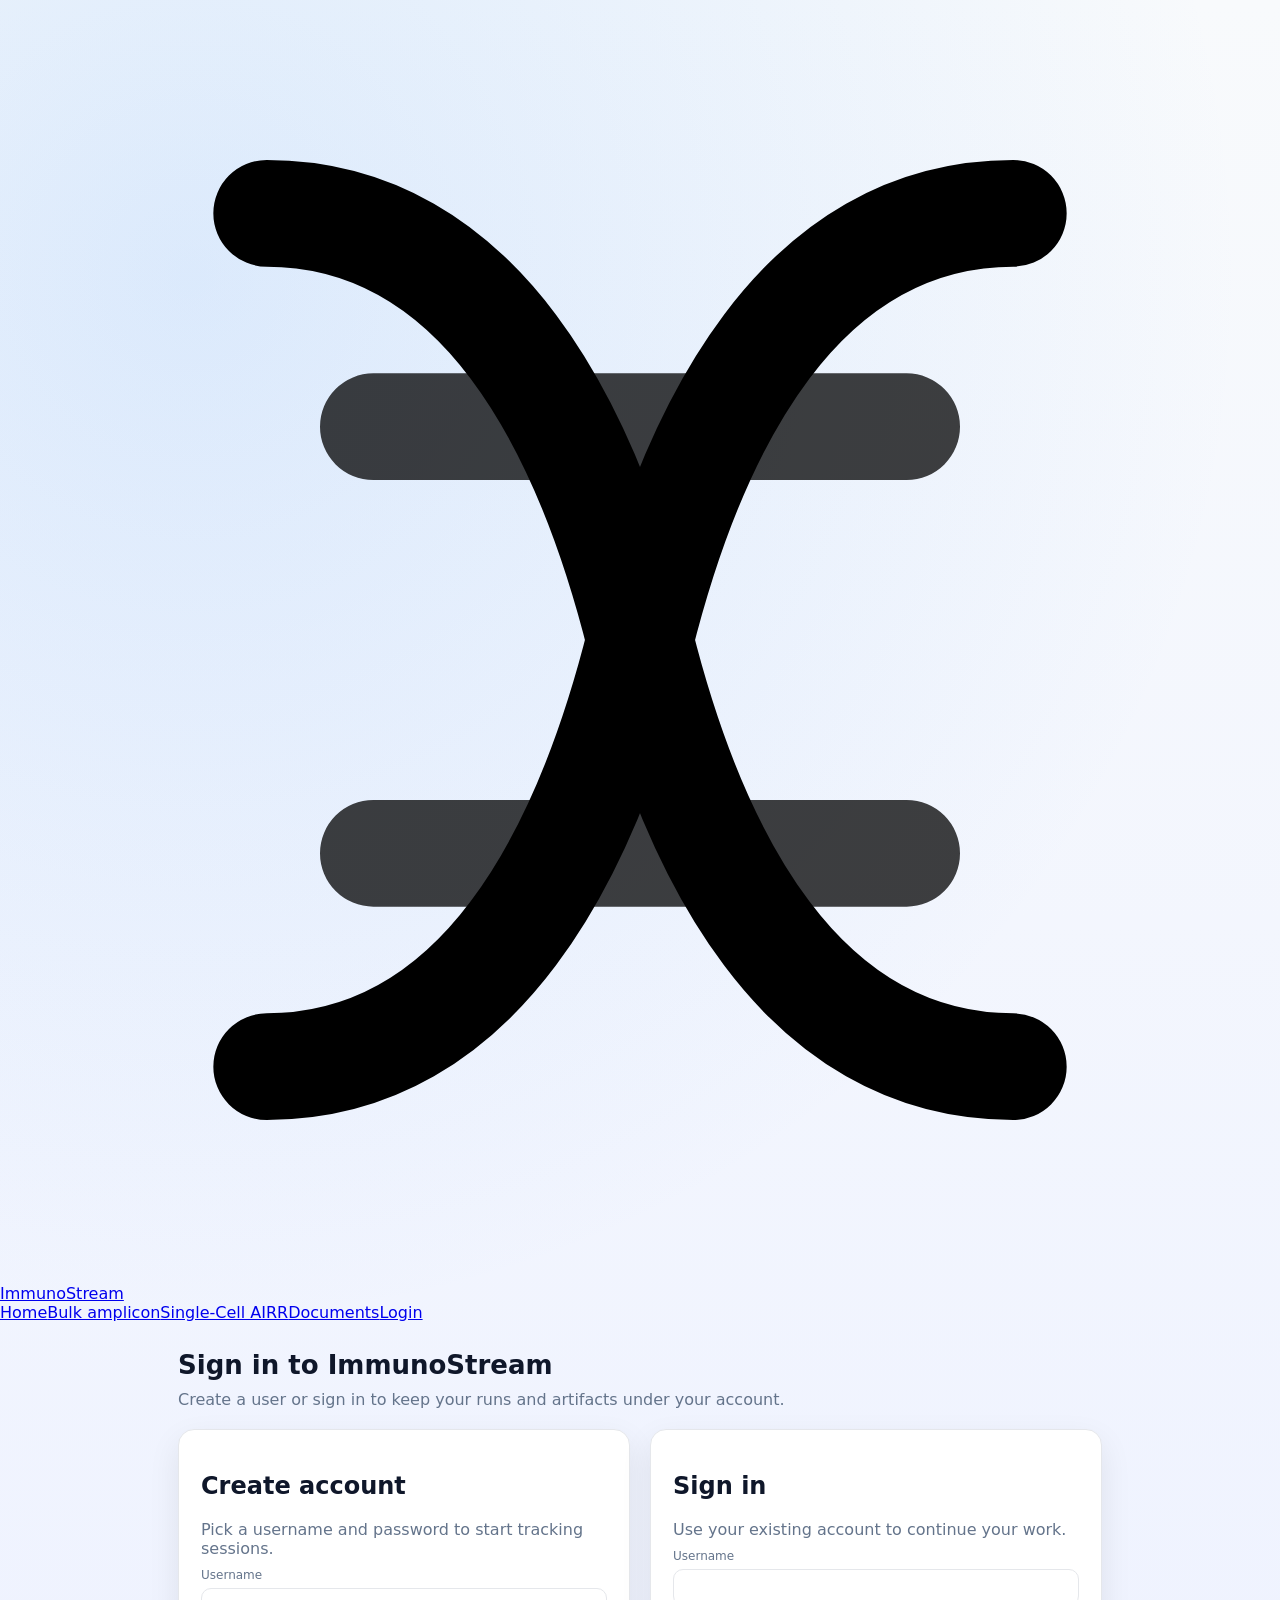
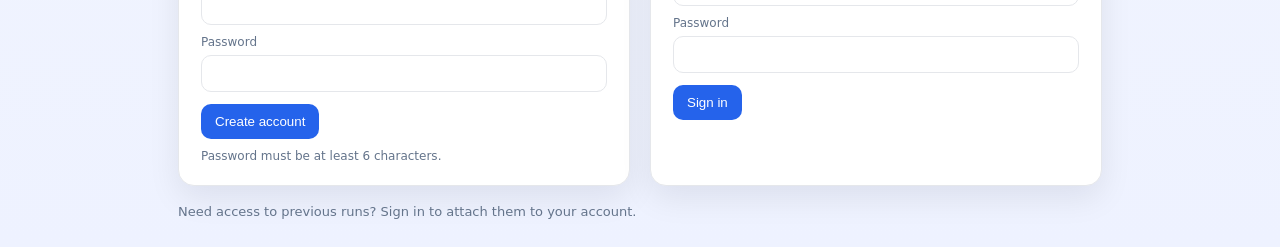
==== ui/blk.html @ b8c63314 "some adjustments" ====
<!doctype html>
<html lang="en">
<head>
  <meta charset="utf-8">
  <title>ImmunoStream – Bulk amplicon</title>
  <meta name="viewport" content="width=device-width, initial-scale=1">

  <!-- Shared header -->
  <link rel="stylesheet" href="assets/css/nav.css?v=20250320">
  <script src="assets/js/auth.js?v=20250320" defer></script>
  <script src="assets/js/nav.js?v=20250320" defer></script>

  <!-- Bulk-specific grouping/search styles -->
  <link rel="stylesheet" href="assets/css/bulk.css?v=20250310">

  <style>
    :root {
      --bg:#f6f7fb; --panel:#ffffff; --card:#ffffff; --text:#111827; --muted:#6b7280;
      --accent:#2563eb; --accent2:#60a5fa; --ok:#16a34a; --warn:#d97706; --err:#dc2626;
      --chip-bg:#eef2ff; --chip-text:#1f2937; --border:#e5e7eb; --shadow:0 6px 20px rgba(17,24,39,.06);
    }
    *{box-sizing:border-box}
    body{
      margin:0;
      font-family:Inter,system-ui,Segoe UI,Roboto,Helvetica,Arial,sans-serif;
      background: var(--bg);
      color: var(--text);
      -webkit-font-smoothing:antialiased; -moz-osx-font-smoothing:grayscale;
    }
    a{color:var(--accent);text-decoration:none}
    a:hover{text-decoration:underline}
    code{background:#f3f4f6;border:1px solid var(--border);padding:2px 6px;border-radius:6px}
    .wrap{display:flex;gap:16px;padding:16px;align-items:flex-start;max-width:1500px;margin:0 auto}
    .left{flex:0 0 34%;max-width:34%;min-width:0}
    .center{flex:0 0 42%;max-width:42%;min-width:0;position:sticky;top:12px;align-self:flex-start;display:flex;flex-direction:column;gap:16px}
    .right{flex:0 0 24%;max-width:24%;min-width:0;position:sticky;top:12px;align-self:flex-start}
    .panel{background:var(--panel);border:1px solid var(--border);border-radius:14px;padding:16px;box-shadow:var(--shadow)}
    h1{margin:0 0 12px 0;font-size:22px;letter-spacing:.2px}
    h2{margin:14px 0 10px 0;font-size:18px}
    h3{margin:6px 0 8px 0;font-size:16px}
    .row{display:flex;gap:8px;align-items:center;flex-wrap:wrap}
    .grid{display:grid;grid-template-columns:repeat(2,minmax(260px,1fr));gap:16px}
    .upload-grid{grid-template-columns:minmax(0,1fr)}
    .card{background:var(--card);padding:14px;border-radius:12px;border:1px solid var(--border);box-shadow:var(--shadow)}
    .chip{display:inline-block;background:var(--chip-bg);color:var(--chip-text);padding:3px 8px;border-radius:999px;font-size:12px;margin-right:4px;border:1px solid var(--border)}
    label{display:block;font-size:12px;color:var(--muted);margin:8px 0 4px}
    input,select,button{font:inherit}
    input,select{
      width:100%;padding:10px 12px;border-radius:10px;border:1px solid var(--border);background:#ffffff;color:var(--text);
      transition:border .15s, box-shadow .15s;
    }
    input:focus,select:focus{outline:none;border-color:#93c5fd;box-shadow:0 0 0 3px rgba(147,197,253,.45)}
    button{
      background:var(--accent);border:none;color:white;border-radius:10px;padding:10px 14px;cursor:pointer;
      transition:filter .15s, transform .02s;
    }
    button:hover{filter:brightness(1.05)}
    button:active{transform:translateY(1px)}
    button.secondary{background:#eef2ff;color:#1f2937;border:1px solid var(--border)}
    .muted{color:var(--muted)}
    .mt8{margin-top:8px}
    .mb8{margin-bottom:8px}
    .upload-status{
      color:#2563eb;
      font-size:14px;
    }
    .upload-status.ok{color:var(--ok)}
    .upload-status.warn{color:var(--warn)}
    .upload-status.err{color:var(--err)}
    .ok{color:var(--ok)} .warn{color:var(--warn)} .err{color:var(--err)}
    .flow{display:flex;flex-wrap:wrap;gap:8px;align-items:center}
    .node{
      background:#ffffff;
      border:1px solid var(--border);
      border-radius:10px;
      padding:6px 10px;
      box-shadow:var(--shadow);
      display:flex;
      align-items:center;
      gap:8px;
    }
    .node-label{flex:1;font-size:13px;color:var(--text);}
    .node-remove{
      border:1px solid var(--border);
      background:#fff;
      color:var(--muted);
      border-radius:50%;
      width:24px;
      height:24px;
      display:flex;
      align-items:center;
      justify-content:center;
      font-size:12px;
      cursor:pointer;
      transition:background .15s,color .15s;
    }
    .node-remove:hover{
      background:#fee2e2;
      color:var(--err);
    }
    .arrow{color:var(--muted);opacity:.9}
    .progress{height:10px;background:#eef2ff;border-radius:99px;overflow:hidden;margin-top:8px;border:1px solid var(--border)}
    .progress-bar{height:100%;width:0;background:linear-gradient(90deg,var(--accent),var(--accent2));transition:width .25s}
    .group-end-actions{display:flex;justify-content:flex-end}
    .group-close-btn{
      width:24px;height:24px;padding:0;border-radius:999px;
      border:1px solid var(--border);background:#fff;color:var(--muted);
      display:inline-flex;align-items:center;justify-content:center;
    }
    .group-close-btn:hover{background:#eef2ff;color:var(--accent)}
    .group-close-icon{
      width:0;height:0;border-left:4px solid transparent;border-right:4px solid transparent;
      border-bottom:6px solid currentColor;
    }
    .history-list-window{
      max-height:min(72vh, 560px);
    }
    pre{white-space:pre-wrap;background:#f9fafb;border:1px solid var(--border);border-radius:10px;padding:10px;max-height:260px;overflow:auto}
    @media (max-width:1100px){
      .wrap{flex-direction:column}
      .left,.center,.right{flex:1 1 auto;max-width:100%}
      .center,.right{position:relative;top:0}
    }
  </style>
</head>
<body>
  <script>
    // tell nav to highlight this page
    document.documentElement.setAttribute('data-active', 'bulk');
  </script>

  <div class="wrap">
    <main class="left">
      <div class="panel">
        <h1>ImmunoStream – Bulk amplicon <span class="chip">session:<span id="sid" style="opacity:.7">—</span></span></h1>

        <h2>Upload</h2>
        <div class="grid upload-grid">
          <div class="card">
            <h3>Upload reads</h3>
            <label>R1 FASTQ(.gz)</label><input type="file" id="r1f" />
            <label>R2 FASTQ(.gz) (optional)</label><input type="file" id="r2f" />
            <div class="mt8 row">
              <button id="upload">Upload</button>
              <span id="upload-out" class="upload-status"></span>
            </div>
          </div>
        </div>
        <div class="card mt8">
          <h3>Upload aux (primers/reference)</h3>
          <label>Choose file</label><input type="file" id="auxf" />
          <label>Store as (optional)</label><input id="auxname" placeholder="e.g. V.fasta or C.fasta" />
          <div class="mt8 row">
            <button id="upload-aux">Upload aux</button>
            <span id="aux-out" class="muted"></span>
          </div>
          <div class="muted mt8">Primer FASTA uploads are auto-recognized and wired into MaskPrimers (V/C).</div>
        </div>

        <!-- ===== Units toolbar & grouped container ===== -->
        <h2>Units</h2>
        <div class="units-toolbar">
          <input id="unit-search" placeholder="Search tools, e.g. filter, primers…" aria-label="Search units">
          <div class="toolbar-right">
            <button id="expand-all" class="secondary">Expand</button>
            <button id="collapse-all" class="secondary">Collaps</button>
          </div>
        </div>
        <div id="unit-groups" class="unit-groups"></div>

        <h2>State</h2>
        <div id="state" class="mb8"></div>

        <h2>Last step log</h2>
        <pre id="log" class="mb8"></pre>

        <h2>Artifacts</h2>
        <div id="arts"></div>
      </div>
    </main>

    <aside class="center">
      <div class="panel">
        <h2>Flow</h2>
        <div class="row mt8">
          <button id="pipe-validate" class="secondary">Validate</button>
          <button id="pipe-run">Run pipeline</button>
          <button id="pipe-clear" class="secondary">Clear</button>
          <span id="pipe-msg" class="muted"></span>
        </div>
        <div class="mt8">
          <label class="muted">Schema (click order)</label>
          <div id="flow" class="flow"></div>
        </div>

        <div class="mt8">
          <label class="muted">Validation</label>
        <div id="validation" class="muted">—</div>

        </div>
        <div class="mt8">
          <label class="muted">Run status</label>
        <div id="run-status" class="muted">—</div>
          <div class="progress"><div id="run-bar" class="progress-bar"></div></div>
        </div>
        <div class="mt8">
          <h3>Read statistics</h3>
          <div class="muted funnel-note">Percent of reads passing each filtering step.</div>
          <div id="filter-funnel" class="filter-funnel">
            <div class="muted">No filtering steps run yet.</div>
          </div>
          <div class="mt8">
            <details class="qc-toggle">
              <summary><span class="qc-summary-title">QC plots</span></summary>
              <div id="qc-plots" class="qc-plots"></div>
            </details>
          </div>
        </div>
      </div>
    </aside>

    <aside class="right">
      <div class="panel history-panel">
        <div class="history-head row">
          <h2>History</h2>
          <button id="history-refresh" class="secondary">Refresh</button>
        </div>
        <div class="history-list-window">
          <div id="history-list" class="run-history"></div>
        </div>
      </div>
    </aside>
  </div>

  <script defer src="assets/js/script.js?v=20250320"></script>
</body>
</html>
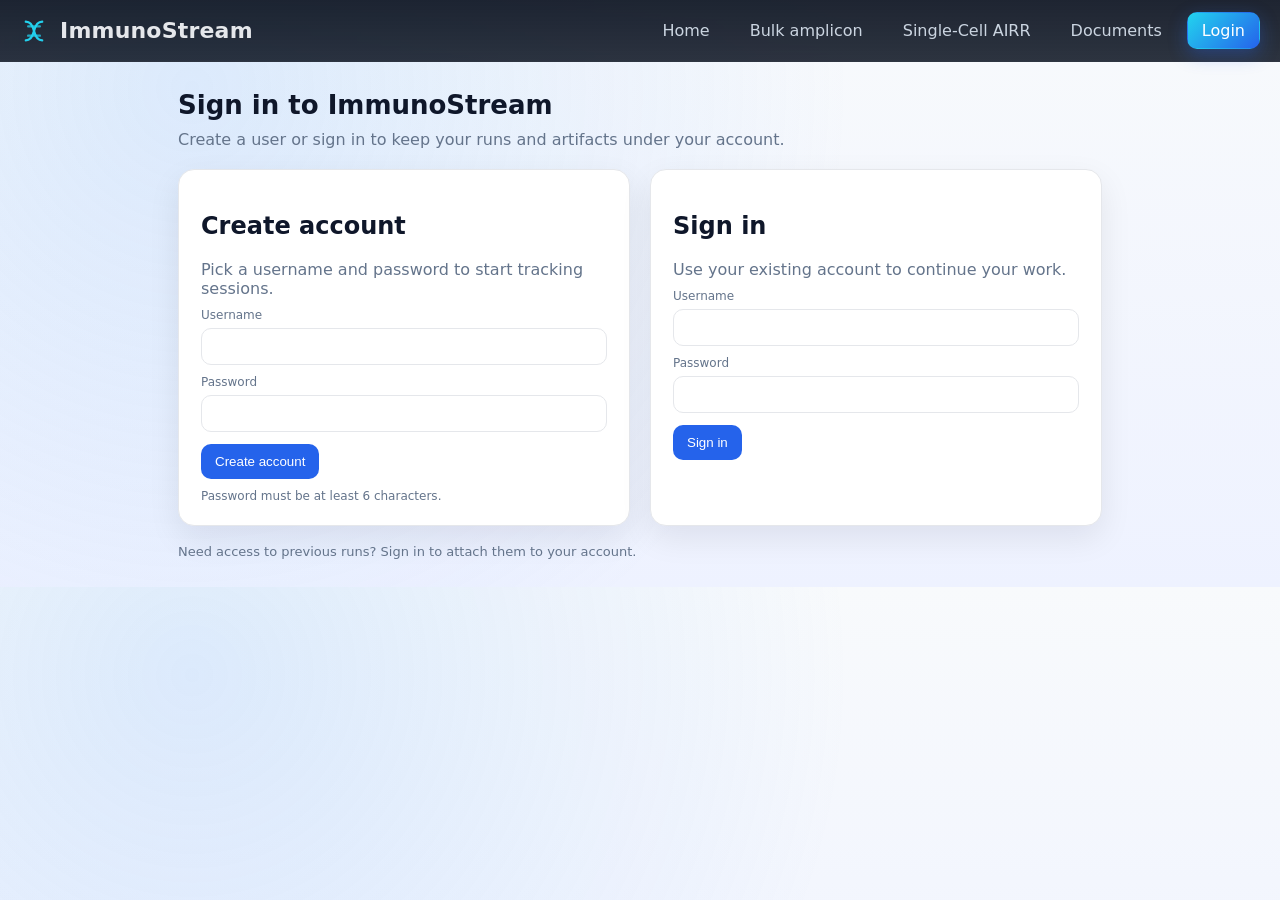
==== commit f4e6a65c: "add util to git" ====
--- a/ui/blk.html
+++ b/ui/blk.html
@@ -11,7 +11,7 @@
   <script src="assets/js/nav.js?v=20250320" defer></script>
 
   <!-- Bulk-specific grouping/search styles -->
-  <link rel="stylesheet" href="assets/css/bulk.css?v=20250310">
+  <link rel="stylesheet" href="assets/css/bulk.css?v=20260208">
 
   <style>
     :root {
@@ -30,6 +30,8 @@
     a{color:var(--accent);text-decoration:none}
     a:hover{text-decoration:underline}
     code{background:#f3f4f6;border:1px solid var(--border);padding:2px 6px;border-radius:6px}
+    .title-row{display:flex;align-items:center;justify-content:space-between;gap:10px}
+    .title-row h1{margin-bottom:0}
     .wrap{display:flex;gap:16px;padding:16px;align-items:flex-start;max-width:1500px;margin:0 auto}
     .left{flex:0 0 34%;max-width:34%;min-width:0}
     .center{flex:0 0 42%;max-width:42%;min-width:0;position:sticky;top:12px;align-self:flex-start;display:flex;flex-direction:column;gap:16px}
@@ -39,6 +41,42 @@
     h2{margin:14px 0 10px 0;font-size:18px}
     h3{margin:6px 0 8px 0;font-size:16px}
     .row{display:flex;gap:8px;align-items:center;flex-wrap:wrap}
+    .run-split{position:relative;display:inline-flex;align-items:stretch}
+    .run-split .run-main{border-radius:10px 0 0 10px}
+    .run-split .run-options{
+      border-radius:0 10px 10px 0;
+      min-width:40px;
+      padding:10px 10px;
+      border-left:1px solid rgba(255,255,255,.3);
+    }
+    .run-menu{
+      position:absolute;
+      top:calc(100% + 6px);
+      left:0;
+      min-width:230px;
+      background:#fff;
+      border:1px solid var(--border);
+      border-radius:10px;
+      box-shadow:var(--shadow);
+      overflow:hidden;
+      display:none;
+      z-index:30;
+    }
+    .run-menu.open{display:block}
+    .run-menu .run-item{
+      width:100%;
+      border:none;
+      border-bottom:1px solid var(--border);
+      border-radius:0;
+      background:#fff;
+      color:var(--text);
+      text-align:left;
+      padding:10px 12px;
+      cursor:pointer;
+    }
+    .run-menu .run-item:last-child{border-bottom:none}
+    .run-menu .run-item:hover{background:#eef2ff}
+    .run-menu .run-item.active{background:#2563eb;color:#fff}
     .grid{display:grid;grid-template-columns:repeat(2,minmax(260px,1fr));gap:16px}
     .upload-grid{grid-template-columns:minmax(0,1fr)}
     .card{background:var(--card);padding:14px;border-radius:12px;border:1px solid var(--border);box-shadow:var(--shadow)}
@@ -115,6 +153,68 @@
     .history-list-window{
       max-height:min(72vh, 560px);
     }
+    .run-history-item{
+      display:flex;
+      align-items:flex-start;
+      gap:8px;
+    }
+    .run-history-open{
+      flex:1;
+      min-width:0;
+      border:none;
+      background:transparent;
+      color:inherit;
+      text-align:left;
+      padding:0;
+      cursor:pointer;
+    }
+    .run-history-open strong{
+      display:block;
+      overflow-wrap:anywhere;
+    }
+    .run-history-open small{
+      display:block;
+    }
+    .run-history-delete{
+      width:24px;
+      height:24px;
+      border-radius:999px;
+      border:1px solid var(--border);
+      background:#fff;
+      color:var(--muted);
+      padding:0;
+      display:inline-flex;
+      align-items:center;
+      justify-content:center;
+      line-height:1;
+      cursor:pointer;
+    }
+    .run-history-delete:hover{
+      background:#fee2e2;
+      color:var(--err);
+    }
+    .run-history-actions{
+      display:flex;
+      flex-direction:column;
+      gap:6px;
+      align-items:center;
+    }
+    .run-history-rename{
+      border:1px solid var(--border);
+      background:#fff;
+      color:var(--muted);
+      border-radius:999px;
+      min-width:24px;
+      height:24px;
+      font-size:10px;
+      padding:0 6px;
+      cursor:pointer;
+      text-transform:lowercase;
+    }
+    .run-history-rename:hover{
+      background:#eef2ff;
+      color:var(--accent);
+    }
     pre{white-space:pre-wrap;background:#f9fafb;border:1px solid var(--border);border-radius:10px;padding:10px;max-height:260px;overflow:auto}
     @media (max-width:1100px){
       .wrap{flex-direction:column}
@@ -132,7 +232,11 @@
   <div class="wrap">
     <main class="left">
       <div class="panel">
-        <h1>ImmunoStream – Bulk amplicon <span class="chip">session:<span id="sid" style="opacity:.7">—</span></span></h1>
+        <div class="title-row">
+          <h1>ImmunoStream – Bulk amplicon</h1>
+          <button id="session-new" class="secondary" type="button">New</button>
+        </div>
+        <span id="sid" hidden>—</span>
 
         <h2>Upload</h2>
         <div class="grid upload-grid">
@@ -184,7 +288,15 @@
         <h2>Flow</h2>
         <div class="row mt8">
           <button id="pipe-validate" class="secondary">Validate</button>
-          <button id="pipe-run">Run pipeline</button>
+          <div class="run-split" id="pipe-run-split">
+            <button id="pipe-run" class="run-main">Run pipeline</button>
+            <button id="pipe-run-options" class="run-options" type="button" aria-haspopup="menu" aria-expanded="false" title="Run mode options">▼</button>
+            <div id="pipe-run-menu" class="run-menu" role="menu">
+              <button class="run-item active" type="button" data-run-mode="continue" role="menuitem">Continue from changes</button>
+              <button class="run-item" type="button" data-run-mode="restart" role="menuitem">Run from beginning</button>
+            </div>
+          </div>
+          <button id="pipe-stop" class="secondary" disabled>Stop</button>
           <button id="pipe-clear" class="secondary">Clear</button>
           <span id="pipe-msg" class="muted"></span>
         </div>
@@ -232,6 +344,6 @@
     </aside>
   </div>
 
-  <script defer src="assets/js/script.js?v=20250320"></script>
+  <script defer src="assets/js/script.js?v=20260208"></script>
 </body>
 </html>
--- a/ui/assets/css/nav.css
+++ b/ui/assets/css/nav.css
@@ -0,0 +1,92 @@
+:root{
+  --nav-bg:#0b1220;
+  --nav-border:rgba(255,255,255,.08);
+  --nav-text:#cbd5e1;
+  --nav-text-active:#ffffff;
+  --grad-from:#22d3ee;
+  --grad-to:#2563eb;
+}
+body.has-site-header{
+  padding-top:0;
+}
+.site-header{
+  position:sticky;
+  top:0;
+  z-index:1000;
+  width:100%;
+  background:linear-gradient(180deg, rgba(11,18,32,.92), rgba(11,18,32,.86));
+  backdrop-filter:saturate(160%) blur(8px);
+  border-bottom:1px solid var(--nav-border);
+}
+.site-header .bar{
+  max-width:1280px;
+  margin:0 auto;
+  padding:12px 20px;
+  display:flex;
+  align-items:center;
+  gap:18px;
+}
+.brand{
+  display:flex;
+  align-items:center;
+  gap:12px;
+  color:#e5e7eb;
+  text-decoration:none;
+}
+.brand .dna{
+  width:28px;
+  height:28px;
+  display:block;
+}
+.brand .title{
+  font-weight:700;
+  letter-spacing:.2px;
+  font-size:22px;
+}
+.nav{
+  margin-left:auto;
+  display:flex;
+  gap:10px;
+  align-items:center;
+}
+.nav-link{
+  --pad-x:14px;
+  color:var(--nav-text);
+  text-decoration:none;
+  padding:8px var(--pad-x);
+  border-radius:10px;
+  border:1px solid transparent;
+  transition:background .15s, color .15s, border-color .15s, transform .02s;
+}
+.nav-user{
+  color:var(--nav-text);
+  font-size:13px;
+  padding:6px 10px;
+  border-radius:999px;
+  border:1px solid rgba(255,255,255,.12);
+  background:rgba(255,255,255,.04);
+  white-space:nowrap;
+}
+.nav-link:hover{
+  color:#fff;
+  background:rgba(255,255,255,.06);
+  border-color:var(--nav-border);
+}
+.nav-link:active{transform:translateY(1px)}
+.nav-link.active{
+  color:var(--nav-text-active);
+  background:linear-gradient(135deg,var(--grad-from),var(--grad-to));
+  border-color:transparent;
+  box-shadow:0 6px 18px rgba(37,99,235,.35);
+}
+@media (max-width:720px){
+  .brand .title{font-size:18px}
+  .nav{gap:6px}
+  .nav-link{--pad-x:10px; padding:7px var(--pad-x); font-size:14px}
+}
+.grad-text{
+  background:linear-gradient(135deg,var(--grad-from),var(--grad-to));
+  -webkit-background-clip:text;
+  background-clip:text;
+  color:transparent;
+}
--- a/ui/assets/css/bulk.css
+++ b/ui/assets/css/bulk.css
@@ -0,0 +1,561 @@
+
+/* --- units toolbar --- */
+.units-toolbar{
+  display:flex; align-items:center; justify-content:space-between;
+  gap:12px; margin:8px 0 12px;
+}
+#unit-search{
+  flex:1 1 auto; max-width:500px;
+  padding:10px 12px; border:1px solid var(--border); border-radius:10px;
+  background:#fff; color:var(--text);
+}
+.toolbar-right{display:flex; gap:8px}
+
+/* --- grouped sections --- */
+.unit-groups details.group{
+  background:#fff; border:1px solid var(--border); border-radius:12px;
+  box-shadow:var(--shadow); margin-bottom:12px; overflow:hidden;
+}
+.unit-groups summary{
+  cursor:pointer; list-style:none; user-select:none; padding:12px 14px;
+  display:flex; align-items:center; gap:10px; background:linear-gradient(180deg,#f9fafb,#f3f4f6);
+}
+.unit-groups summary::-webkit-details-marker{display:none}
+.group-title{font-weight:600}
+.group-count{margin-left:auto; font-size:12px; color:var(--muted); background:#eef2ff; border:1px solid var(--border); padding:2px 8px; border-radius:999px}
+
+.group-body{
+  padding:12px;
+  display:grid;
+  grid-template-columns:repeat(auto-fit, minmax(320px, 1fr));
+  gap:20px;
+  justify-content:stretch;
+  justify-items:stretch;
+}
+.group-end-actions{
+  grid-column:1 / -1;
+  display:flex;
+  justify-content:flex-end;
+}
+.group-close-btn{
+  width:24px;
+  height:24px;
+  border-radius:999px;
+  border:1px solid var(--border);
+  background:#ffffff;
+  color:var(--muted);
+  display:inline-flex;
+  align-items:center;
+  justify-content:center;
+  padding:0;
+  cursor:pointer;
+}
+.group-close-btn:hover{
+  background:#eef2ff;
+  color:var(--accent);
+}
+.group-close-icon{
+  width:0;
+  height:0;
+  border-left:4px solid transparent;
+  border-right:4px solid transparent;
+  border-bottom:6px solid currentColor;
+}
+@media (max-width: 1100px){
+  .group-body{
+    grid-template-columns:repeat(auto-fit, minmax(260px, 1fr));
+  }
+}
+
+/* --- unit cards --- */
+.unit-card{
+  display:flex;
+  flex-direction:column;
+  gap:10px;
+  padding:14px;
+  border-radius:16px;
+  border:1px solid var(--border);
+  box-shadow:0 6px 16px rgba(17,24,39,.08);
+  background:#fff;
+  width:100%;
+  max-width:100%;
+}
+.unit-card .card-head{
+  display:flex;
+  flex-direction:column;
+  gap:4px;
+}
+.unit-card h3{
+  margin:0;
+  font-size:15px;
+  letter-spacing:.06em;
+  text-transform:uppercase;
+}
+.unit-card .requires{
+  font-size:12px;
+  color:var(--muted);
+}
+/* Removed unused CSS: .card-divider, .params-panel (not used in HTML/JS) */
+.unit-card .params-body{
+  padding:10px 12px 12px 12px;
+  display:flex;
+  flex-direction:column;
+  gap:8px;
+}
+.unit-card details.params{
+  border:1px dashed var(--border);
+  border-radius:10px;
+  margin-top:4px;
+}
+.unit-card details.params summary{
+  list-style:none;
+  cursor:pointer;
+  padding:8px 12px;
+  font-size:12px;
+  color:var(--muted);
+}
+.unit-card details.params summary::-webkit-details-marker{display:none}
+.unit-card .params-body label{
+  font-size:12px;
+  margin:6px 0 2px;
+  color:var(--muted);
+}
+.unit-card .params-section-title{
+  font-size:11px;
+  font-weight:600;
+  color:var(--muted);
+  margin:4px 0 2px;
+}
+.unit-card .params-body label.checkbox-label{
+  display:flex;
+  align-items:center;
+  gap:8px;
+}
+.unit-card .params-body input[type="checkbox"]{
+  width:auto;
+  padding:0;
+  margin:0;
+}
+.unit-card .select-checklist{
+  width:100%;
+  padding:10px 12px;
+  border-radius:10px;
+  border:1px solid var(--border);
+  background:#ffffff;
+  display:flex;
+  flex-direction:column;
+  gap:6px;
+}
+.unit-card .checklist-option{
+  display:flex;
+  align-items:center;
+  gap:8px;
+  font:inherit;
+  color:var(--text);
+}
+.unit-card .params-body.no-params{
+  padding:8px 0;
+  font-size:13px;
+  color:var(--muted);
+}
+.unit-card .card-actions{
+  display:flex;
+  flex-direction:row;
+  align-items:center;
+  flex-wrap:wrap;
+  gap:8px;
+  margin-top:auto;
+}
+.card .pipe-add{
+  background:#eef2ff;
+  border:1px solid var(--border);
+  color:#1f2937;
+  border-radius:10px;
+  padding:10px 14px;
+  cursor:pointer;
+  text-align:center;
+  transition:all .15s;
+}
+.card .pipe-add.active{
+  background:#2563eb;
+  color:#fff;
+  border-color:#2563eb;
+  box-shadow:0 4px 12px rgba(37,99,235,.3);
+}
+
+/* --- history panel --- */
+.history-head{
+  display:flex;
+  align-items:center;
+  justify-content:space-between;
+  gap:8px;
+}
+.history-details{
+  margin-top:12px;
+  display:flex;
+  flex-direction:column;
+  gap:12px;
+}
+.history-panel{
+  display:flex;
+  flex-direction:column;
+  gap:12px;
+}
+.history-list-window{
+  max-height:220px;
+  overflow:auto;
+  padding-right:4px;
+}
+.history-details-window{
+  max-height:220px;
+  overflow:auto;
+  padding-right:4px;
+}
+.history-section h3{
+  margin:0;
+  font-size:14px;
+}
+.run-history{
+  display:flex;
+  flex-direction:column;
+  gap:8px;
+}
+.run-history-item{
+  border:1px solid var(--border);
+  border-radius:10px;
+  padding:8px 10px;
+  cursor:pointer;
+  background:#f9fafb;
+  transition:border .15s, box-shadow .15s;
+  text-align:left;
+}
+.run-history-item small{display:block;color:var(--muted);font-size:11px}
+.run-history-item.active{
+  border-color:var(--accent);
+  box-shadow:0 0 0 2px rgba(37,99,235,.2);
+  background:#eef2ff;
+}
+.run-stats-meta{
+  text-align:center;
+  margin-bottom:8px;
+}
+.run-stats-meta strong{
+  display:block;
+  font-size:15px;
+}
+.run-stats-meta span{
+  color:var(--muted);
+  font-size:12px;
+}
+.run-pipeline{
+  margin-top:8px;
+  display:flex;
+  flex-direction:column;
+  gap:8px;
+}
+.pipeline-step{
+  display:flex;
+  align-items:center;
+  gap:10px;
+  border:1px solid var(--border);
+  border-radius:10px;
+  padding:8px 10px;
+  background:#fff;
+  box-shadow:0 1px 3px rgba(15,23,42,.08);
+  position:relative;
+}
+.pipeline-index{
+  width:24px;
+  height:24px;
+  border-radius:50%;
+  background:#eef2ff;
+  display:flex;
+  align-items:center;
+  justify-content:center;
+  font-size:12px;
+  color:#1f2937;
+  border:1px solid var(--border);
+}
+.pipeline-info{flex:1}
+.pipeline-label{
+  font-size:13px;
+  font-weight:600;
+  color:var(--text);
+}
+.pipeline-unit{
+  font-size:11px;
+  color:var(--muted);
+}
+.pipeline-param-tooltip{
+  position:absolute;
+  left:32px;
+  right:8px;
+  top:100%;
+  margin-top:6px;
+  background:#fff;
+  border:1px solid var(--border);
+  border-radius:10px;
+  padding:8px;
+  box-shadow:0 8px 18px rgba(15,23,42,.12);
+  display:none;
+  z-index:30;
+}
+.pipeline-param-tooltip::before{
+  content:"";
+  position:absolute;
+  top:-6px;
+  left:16px;
+  width:10px;
+  height:10px;
+  background:#fff;
+  border-left:1px solid var(--border);
+  border-top:1px solid var(--border);
+  transform:rotate(45deg);
+}
+.pipeline-step:hover .pipeline-param-tooltip,
+.pipeline-step:focus .pipeline-param-tooltip,
+.pipeline-step:focus-within .pipeline-param-tooltip{
+  display:block;
+}
+.pipeline-param-empty{
+  font-size:11px;
+}
+.pipeline-step:focus{
+  outline:2px solid #93c5fd;
+  outline-offset:2px;
+}
+.pipeline-params{
+  margin-top:6px;
+  border-left:2px solid var(--border);
+  padding-left:8px;
+  display:flex;
+  flex-direction:column;
+  gap:4px;
+  font-size:11px;
+}
+.pipeline-param{
+  display:flex;
+  gap:6px;
+  align-items:flex-start;
+}
+.param-key{
+  color:var(--muted);
+  font-weight:600;
+  min-width:72px;
+}
+.param-val{
+  color:var(--text);
+  word-break:break-word;
+}
+.run-artifacts{
+  margin-top:8px;
+  display:flex;
+  flex-direction:column;
+  gap:6px;
+}
+.artifact-item{
+  border:1px solid var(--border);
+  border-radius:10px;
+  padding:8px 10px;
+  background:#fff;
+  display:flex;
+  justify-content:space-between;
+  align-items:flex-start;
+  gap:12px;
+  font-size:12px;
+  box-shadow:0 1px 3px rgba(15,23,42,.08);
+}
+.artifact-label{
+  font-weight:600;
+  color:var(--text);
+}
+.artifact-sub{
+  font-size:11px;
+  color:var(--muted);
+}
+
+/* --- qc plots --- */
+.qc-plots{
+  display:flex;
+  flex-direction:column;
+  gap:12px;
+}
+.qc-group{
+  border:1px solid var(--border);
+  border-radius:12px;
+  padding:10px;
+  background:#fff;
+  box-shadow:var(--shadow);
+}
+.qc-title{
+  font-size:13px;
+  font-weight:600;
+  margin-bottom:8px;
+}
+.qc-row{
+  display:grid;
+  grid-template-columns:repeat(auto-fit, minmax(220px, 1fr));
+  gap:10px;
+}
+.qc-card{
+  border:1px solid var(--border);
+  border-radius:10px;
+  padding:8px;
+  background:#f9fafb;
+}
+.qc-card img{
+  width:100%;
+  height:auto;
+  display:block;
+  border-radius:8px;
+  border:1px solid var(--border);
+  background:#fff;
+}
+.qc-caption{
+  font-size:11px;
+  color:var(--muted);
+  margin-top:6px;
+  text-align:center;
+}
+
+/* --- filtering funnel --- */
+.filter-funnel{
+  display:flex;
+  flex-direction:column;
+  gap:10px;
+  margin-top:10px;
+}
+.funnel-note{
+  font-size:12px;
+}
+.funnel-row{
+  display:grid;
+  grid-template-columns:160px 1fr;
+  gap:12px;
+  align-items:center;
+}
+.funnel-row.is-total .funnel-label{
+  color:var(--text);
+  font-weight:600;
+}
+.funnel-label{
+  font-size:12px;
+  color:var(--muted);
+}
+.funnel-track{
+  display:flex;
+  justify-content:center;
+  padding:4px;
+  background:#f3f4f6;
+  border:1px solid var(--border);
+  border-radius:12px;
+}
+.funnel-track.is-dual{
+  display:grid;
+  grid-template-columns:repeat(2, minmax(0, 1fr));
+  gap:8px;
+}
+.funnel-track.is-head{
+  background:transparent;
+  border:none;
+  padding:0;
+}
+.funnel-cell{
+  display:flex;
+  align-items:center;
+  justify-content:center;
+}
+.funnel-head{
+  font-size:11px;
+  font-weight:600;
+  text-transform:uppercase;
+  letter-spacing:.08em;
+  color:var(--muted);
+  text-align:center;
+}
+.funnel-empty{
+  font-size:12px;
+  color:var(--muted);
+  padding:6px 0;
+}
+.funnel-bar{
+  height:34px;
+  min-width:64px;
+  border-radius:10px;
+  display:flex;
+  align-items:center;
+  justify-content:center;
+  gap:8px;
+  padding:0 10px;
+  font-size:12px;
+  font-weight:600;
+  color:#1f2937;
+  width:var(--funnel-width, 100%);
+  box-shadow:0 6px 16px rgba(15,23,42,.16);
+}
+.funnel-track.is-dual .funnel-bar{
+  width:var(--funnel-width, 100%);
+  min-width:0;
+}
+.funnel-value{
+  font-variant-numeric:tabular-nums;
+}
+.funnel-percent{
+  font-weight:500;
+  opacity:.85;
+}
+.funnel-bar.tone-1{background:linear-gradient(90deg,#fcd34d,#f59e0b);}
+.funnel-bar.tone-2{background:linear-gradient(90deg,#bae6fd,#38bdf8);}
+.funnel-bar.tone-3{background:linear-gradient(90deg,#bbf7d0,#22c55e);}
+.funnel-bar.tone-4{background:linear-gradient(90deg,#fecdd3,#fb7185);}
+.funnel-bar.tone-5{background:linear-gradient(90deg,#e2e8f0,#94a3b8);}
+.funnel-bar.tone-6{background:linear-gradient(90deg,#fde68a,#f97316);}
+@media (max-width: 900px){
+  .funnel-row{
+    grid-template-columns:1fr;
+  }
+  .funnel-track.is-dual{
+    grid-template-columns:1fr;
+  }
+  .funnel-cell{
+    justify-content:flex-start;
+  }
+  .funnel-head{
+    text-align:left;
+    padding-left:8px;
+  }
+}
+
+/* --- qc toggle --- */
+.qc-toggle{
+  border:1px dashed var(--border);
+  border-radius:10px;
+  padding:8px 10px;
+  background:#fff;
+}
+.qc-toggle summary{
+  cursor:pointer;
+  color:var(--text);
+  list-style:none;
+  user-select:none;
+  display:flex;
+  align-items:center;
+}
+.qc-toggle summary::-webkit-details-marker{display:none}
+.qc-toggle summary::after{
+  content:"▾";
+  float:right;
+  color:var(--muted);
+  margin-left:auto;
+}
+.qc-toggle[open] summary::after{
+  content:"▴";
+}
+.qc-toggle .qc-plots{
+  margin-top:10px;
+}
+.qc-summary-title{
+  font-size:16px;
+  font-weight:600;
+  margin:0;
+}
